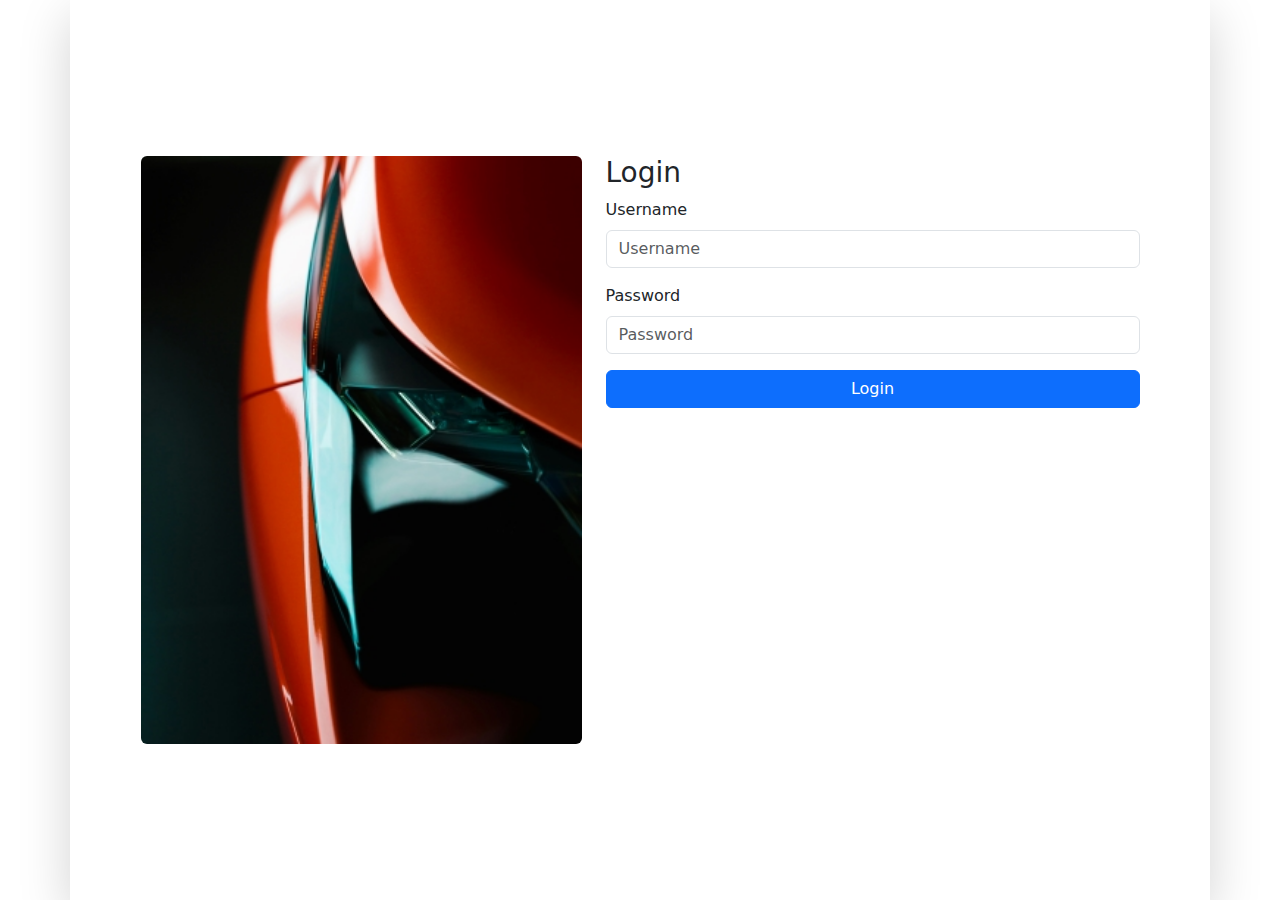
==== Act7/login.html @ 26dad09d "Act15 - login php" ====
<!DOCTYPE html>
<html lang="en">
  <head>
    <meta charset="UTF-8" />
    <meta name="viewport" content="width=device-width, initial-scale=1.0" />
    <link
      href="https://cdn.jsdelivr.net/npm/bootstrap@5.3.3/dist/css/bootstrap.min.css"
      rel="stylesheet"
      integrity="sha384-QWTKZyjpPEjISv5WaRU9OFeRpok6YctnYmDr5pNlyT2bRjXh0JMhjY6hW+ALEwIH"
      crossorigin="anonymous"
    />
    <title>Bootstrap</title>
    <style>
      .full-height {
        height: 100vh;
      }
      .btn {
        width: 100%;
      }
    </style>
  </head>
  <body>
    <div
      class="container full-height d-flex align-items-center justify-content-center shadow-lg"
    >
      <div class="row justify-content-md-center w-100">
        <div class="col-md-5 d-none d-md-block">
          <img class="background rounded w-100" src="./car-cover.jpg" alt="" />
        </div>
        <div class="col-md-6">
          <h3>Login</h3>
          <form method="POST" action="app/AuthController.php">
            <div class="mb-3">
              <label for="formGroupExampleInput" class="form-label"
                >Username</label
              >
              <input
                type="text"
                name="username"
                class="form-control"
                id="formGroupExampleInput"
                placeholder="Username"
                required
              />
            </div>
            <div class="mb-3">
              <label for="formGroupExampleInput2" class="form-label"
                >Password</label
              >
              <input
                type="password"
                name="password"
                class="form-control"
                id="formGroupExampleInput2"
                placeholder="Password"
                required
              />
            </div>
            <button type="submit" class="btn btn-primary">Login</button>
            <input type="hidden" name="action" value="login" />
          </form>
        </div>
      </div>
    </div>

    <script
      src="https://cdn.jsdelivr.net/npm/bootstrap@5.3.3/dist/js/bootstrap.bundle.min.js"
      integrity="sha384-YvpcrYf0tY3lHB60NNkmXc5s9fDVZLESaAA55NDzOxhy9GkcIdslK1eN7N6jIeHz"
      crossorigin="anonymous"
    ></script>
  </body>
</html>
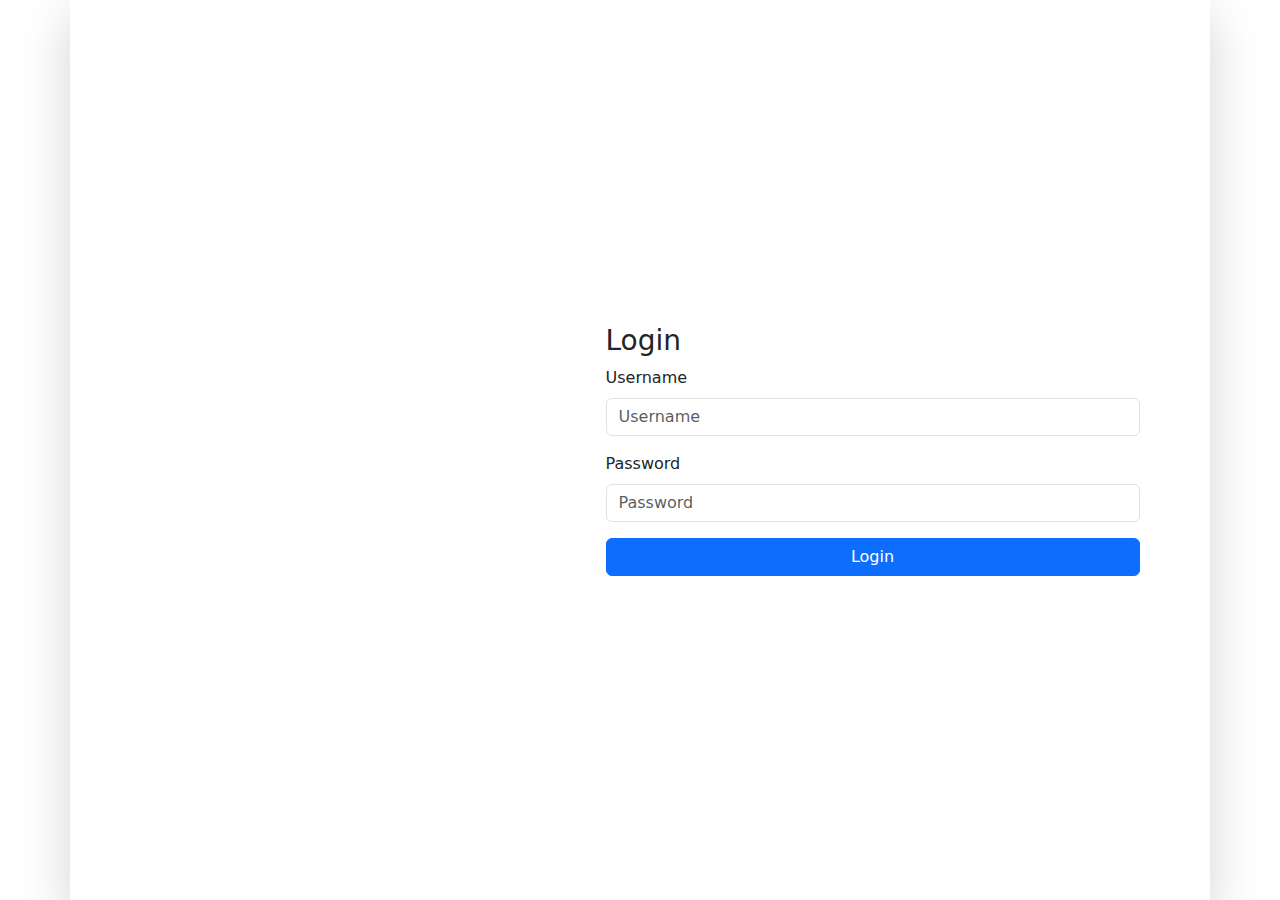
==== commit cc3b1461: "Act21/22 - lista de marcas e imagen" ====
--- a/Act7/login.html
+++ b/Act7/login.html
@@ -9,7 +9,7 @@
       integrity="sha384-QWTKZyjpPEjISv5WaRU9OFeRpok6YctnYmDr5pNlyT2bRjXh0JMhjY6hW+ALEwIH"
       crossorigin="anonymous"
     />
-    <title>Bootstrap</title>
+    <title>CarlOS</title>
     <style>
       .full-height {
         height: 100vh;
@@ -25,7 +25,7 @@
     >
       <div class="row justify-content-md-center w-100">
         <div class="col-md-5 d-none d-md-block">
-          <img class="background rounded w-100" src="./car-cover.jpg" alt="" />
+          <img class="background rounded w-100" src="img/market.jpg" alt="" />
         </div>
         <div class="col-md-6">
           <h3>Login</h3>
